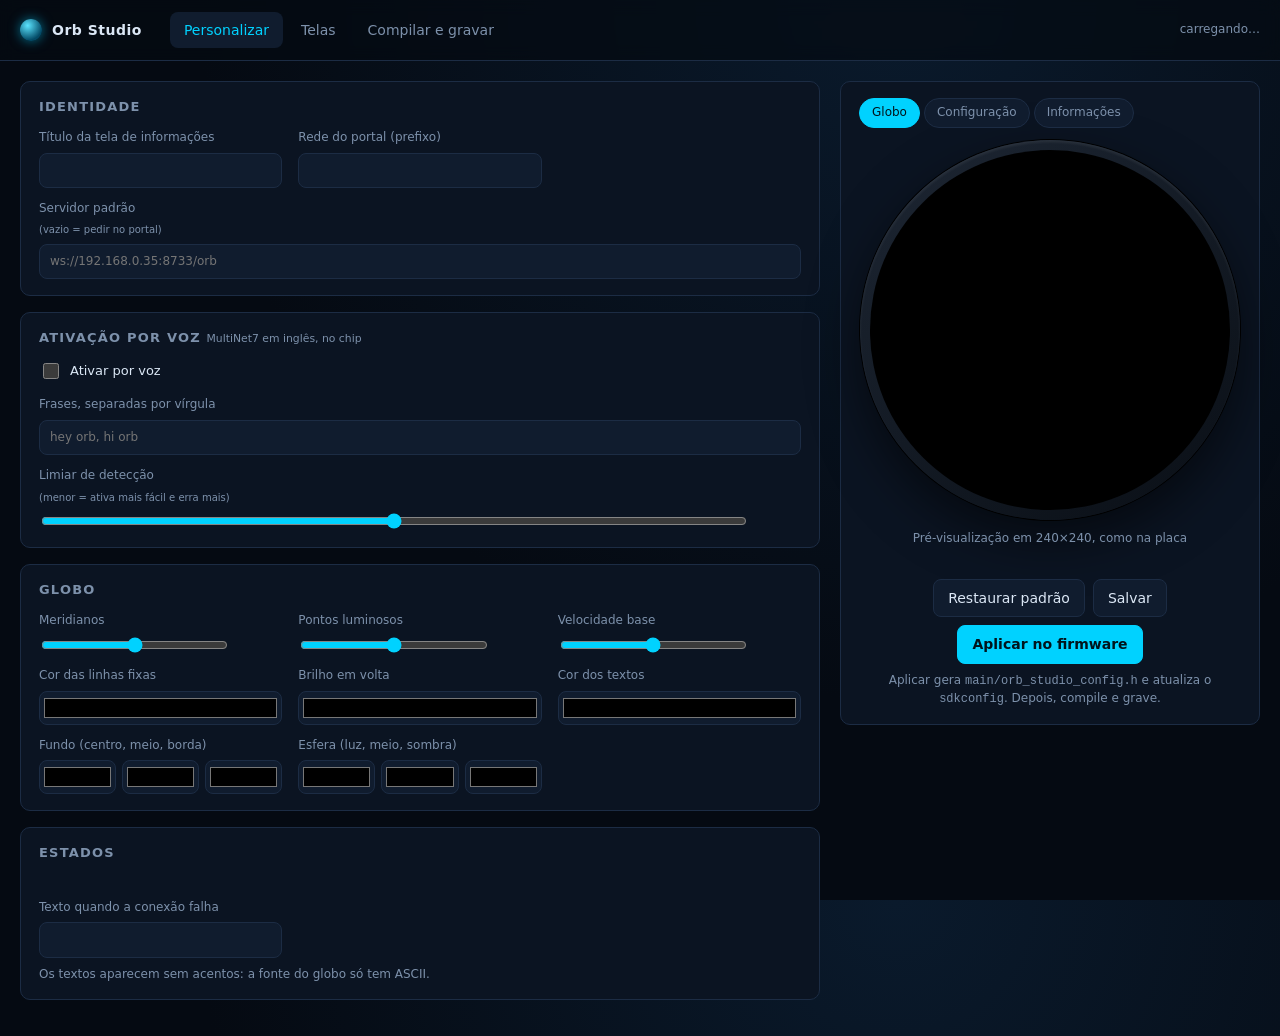
==== studio/web/index.html @ aa414b1c "Orb Studio: ambiente visual para personalizar, compilar e gravar o orb studio/server.py (Python padr" ====
<!doctype html>
<html lang="pt-BR">
<head>
<meta charset="utf-8">
<meta name="viewport" content="width=device-width, initial-scale=1">
<title>Orb Studio</title>
<link rel="stylesheet" href="styles.css">
</head>
<body>
<header>
  <div class="brand"><span class="brand-dot"></span>Orb Studio</div>
  <nav role="tablist">
    <button role="tab" data-tab="customize" aria-selected="true">Personalizar</button>
    <button role="tab" data-tab="layouts" aria-selected="false">Telas</button>
    <button role="tab" data-tab="build" aria-selected="false">Compilar e gravar</button>
  </nav>
  <div class="header-info" id="header-info">carregando…</div>
</header>

<main>
  <!-- ======================= PERSONALIZAR ======================= -->
  <section class="tab active grid-preview" id="tab-customize">
    <div>
      <div class="panel">
        <h2>Identidade</h2>
        <div class="fields">
          <label class="field">Título da tela de informações
            <input type="text" data-path="title" maxlength="24"></label>
          <label class="field">Rede do portal (prefixo)
            <input type="text" data-path="ap_prefix" maxlength="20"></label>
          <label class="field wide">Servidor padrão <small>(vazio = pedir no portal)</small>
            <input type="text" data-path="default_server" placeholder="ws://192.168.0.35:8733/orb"></label>
        </div>
      </div>

      <div class="panel">
        <h2>Ativação por voz <small>MultiNet7 em inglês, no chip</small></h2>
        <label class="toggle"><input type="checkbox" data-path="wake.enabled"> Ativar por voz</label>
        <div class="fields" style="margin-top:12px">
          <label class="field wide">Frases, separadas por vírgula
            <input type="text" id="wake-phrases" placeholder="hey orb, hi orb"></label>
          <label class="field wide">Limiar de detecção <small>(menor = ativa mais fácil e erra mais)</small>
            <span class="range-row"><input type="range" min="1" max="99" step="1" data-path="wake.threshold"><output></output></span></label>
        </div>
      </div>

      <div class="panel">
        <h2>Globo</h2>
        <div class="fields">
          <label class="field">Meridianos
            <span class="range-row"><input type="range" min="2" max="24" step="1" data-path="globe.meridians"><output></output></span></label>
          <label class="field">Pontos luminosos
            <span class="range-row"><input type="range" min="0" max="120" step="1" data-path="globe.dots"><output></output></span></label>
          <label class="field">Velocidade base
            <span class="range-row"><input type="range" min="0" max="0.05" step="0.001" data-path="globe.base_speed"><output></output></span></label>
          <label class="field">Cor das linhas fixas
            <input type="color" data-path="globe.line_color"></label>
          <label class="field">Brilho em volta
            <input type="color" data-path="globe.halo_color"></label>
          <label class="field">Cor dos textos
            <input type="color" data-path="globe.label_color"></label>
          <label class="field">Fundo (centro, meio, borda)
            <span class="colors3"><input type="color" data-path="globe.background.0"><input type="color" data-path="globe.background.1"><input type="color" data-path="globe.background.2"></span></label>
          <label class="field">Esfera (luz, meio, sombra)
            <span class="colors3"><input type="color" data-path="globe.sphere.0"><input type="color" data-path="globe.sphere.1"><input type="color" data-path="globe.sphere.2"></span></label>
        </div>
      </div>

      <div class="panel">
        <h2>Estados</h2>
        <div class="segmented" id="state-tabs"></div>
        <div class="fields" id="state-fields"></div>
        <div class="fields" style="margin-top:12px">
          <label class="field">Texto quando a conexão falha
            <input type="text" data-path="offline_text" maxlength="24"></label>
        </div>
        <p class="hint">Os textos aparecem sem acentos: a fonte do globo só tem ASCII.</p>
      </div>
    </div>

    <div class="device-wrap">
      <div class="panel">
        <div class="segmented" id="screen-tabs">
          <button data-screen="globe" aria-pressed="true">Globo</button>
          <button data-screen="config" aria-pressed="false">Configuração</button>
          <button data-screen="info" aria-pressed="false">Informações</button>
        </div>
        <div class="device"><div class="screen"><canvas id="preview" width="240" height="240"></canvas></div></div>
        <div class="device-caption" id="preview-caption">Pré-visualização em 240×240, como na placa</div>
        <div class="segmented" id="preview-states" style="justify-content:center;margin-top:12px"></div>
        <div class="actions" style="justify-content:center;margin-top:8px">
          <span class="dirty" id="dirty" hidden>alterações não aplicadas</span>
        </div>
        <div class="actions" style="justify-content:center;margin-top:8px">
          <button class="btn" id="btn-reset">Restaurar padrão</button>
          <button class="btn" id="btn-save">Salvar</button>
          <button class="btn primary" id="btn-apply">Aplicar no firmware</button>
        </div>
        <p class="hint" style="text-align:center">Aplicar gera <code>main/orb_studio_config.h</code> e atualiza o <code>sdkconfig</code>. Depois, compile e grave.</p>
      </div>
    </div>
  </section>

  <!-- ======================= TELAS ======================= -->
  <section class="tab layout-grid" id="tab-layouts">
    <div>
      <div class="panel">
        <h2>Telas salvas</h2>
        <ul class="saved-list" id="saved-layouts"></ul>
        <div class="actions" style="margin-top:10px"><button class="btn" id="btn-new-layout">Nova tela</button></div>
      </div>
      <div class="panel">
        <h2>Elementos <small>arraste para a tela</small></h2>
        <div class="palette" id="palette">
          <div class="chip" draggable="true" data-kind="title">Título</div>
          <div class="chip" draggable="true" data-kind="body">Texto</div>
          <div class="chip" draggable="true" data-kind="item">Caixa de seleção</div>
          <div class="chip" draggable="true" data-kind="button">Botão</div>
          <div class="chip" draggable="true" data-kind="progress">Progresso</div>
          <div class="chip" draggable="true" data-kind="timer">Timer</div>
        </div>
        <p class="hint">A placa empilha sempre na mesma ordem: título, texto, caixas, progresso, timer, botões. Caixas e botões podem ser reordenados arrastando.</p>
      </div>
    </div>

    <div>
      <div class="panel">
        <h2>Tela</h2>
        <div class="fields">
          <label class="field">Nome do arquivo
            <input type="text" id="layout-name" placeholder="confirmar-email"></label>
          <label class="field">id (volta nos eventos)
            <input type="text" id="layout-id" maxlength="40"></label>
          <label class="field">Fecha sozinha após (s)
            <input type="number" id="layout-timeout" min="0" max="600" placeholder="0 = não fecha"></label>
          <label class="toggle" style="align-self:end"><input type="checkbox" id="layout-close"> Fecha ao tocar num botão</label>
        </div>
      </div>
      <div class="panel">
        <h2>Elementos da tela</h2>
        <div class="element-list" id="element-list"></div>
      </div>
    </div>

    <div class="device-wrap">
      <div class="panel">
        <div class="device"><div class="screen"><div class="layout-screen" id="layout-preview"></div></div></div>
        <div class="device-caption" id="layout-caption"></div>
        <label class="field" style="margin-top:12px">JSON para <code>self.screen.render</code>
          <textarea id="layout-json" rows="12" spellcheck="false"></textarea></label>
        <div class="actions" style="margin-top:10px">
          <button class="btn" id="btn-copy-layout">Copiar JSON</button>
          <button class="btn" id="btn-download-layout">Baixar</button>
          <button class="btn primary" id="btn-save-layout">Salvar tela</button>
        </div>
      </div>
    </div>
  </section>

  <!-- ======================= COMPILAR E GRAVAR ======================= -->
  <section class="tab build-grid" id="tab-build">
    <div>
      <div class="panel">
        <h2>Placa</h2>
        <label class="field">Porta
          <select id="port"></select></label>
        <div class="actions" style="margin-top:8px"><button class="btn" id="btn-ports">Atualizar portas</button></div>
        <p class="hint" id="port-hint"></p>
      </div>
      <div class="panel">
        <h2>Firmware</h2>
        <label class="toggle"><input type="checkbox" id="apply-first" checked> Aplicar a personalização antes</label>
        <div class="actions" style="margin-top:12px">
          <button class="btn" data-job="build">Compilar</button>
          <button class="btn" data-job="flash">Gravar</button>
          <button class="btn primary" data-job="build_flash">Compilar e gravar</button>
        </div>
        <div class="actions" style="margin-top:8px">
          <button class="btn danger" id="btn-stop" disabled>Parar</button>
          <button class="btn" data-job="fullclean">Limpar build</button>
        </div>
        <p class="hint">O primeiro build baixa os componentes e leva alguns minutos; os seguintes, menos de um.</p>
      </div>
      <div class="panel">
        <h2>Monitor serial</h2>
        <div class="actions">
          <button class="btn" id="btn-monitor">Abrir monitor</button>
          <button class="btn" id="btn-monitor-reset">Reiniciar a placa e abrir</button>
        </div>
        <p class="hint">A gravação fecha o monitor sozinha, porque usa a mesma porta.</p>
      </div>
    </div>
    <div>
      <div class="console-head">
        <span class="status-chip" id="job-status">pronto</span>
        <div class="segmented" id="console-filter">
          <button data-filter="all" aria-pressed="true">Tudo</button>
          <button data-filter="job" aria-pressed="false">Build</button>
          <button data-filter="serial" aria-pressed="false">Serial</button>
        </div>
        <label class="toggle" style="margin-left:auto"><input type="checkbox" id="autoscroll" checked> Rolar sozinho</label>
        <button class="btn" id="btn-clear">Limpar</button>
      </div>
      <div class="console" id="console"></div>
    </div>
  </section>
</main>

<div class="toast" id="toast"></div>
<script src="globe.js"></script>
<script src="layouts.js"></script>
<script src="app.js"></script>
</body>
</html>
---- studio/web/styles.css ----
:root {
  --bg: #050a12;
  --panel: #0b1422;
  --panel-2: #101c2e;
  --line: #1c2c44;
  --text: #dbe7f5;
  --muted: #7d91ab;
  --accent: #00d2ff;
  --accent-ink: #00141c;
  --ok: #34d399;
  --warn: #fbbf24;
  --err: #f87171;
  --radius: 10px;
  --mono: ui-monospace, "Cascadia Code", "SFMono-Regular", Consolas, monospace;
  color-scheme: dark;
}

* { box-sizing: border-box; }
html, body { margin: 0; height: 100%; }
body {
  background: radial-gradient(ellipse at 70% 0%, #0a1a2c 0%, var(--bg) 55%);
  color: var(--text);
  font: 14px/1.45 "Inter", system-ui, -apple-system, "Segoe UI", sans-serif;
}

header {
  display: flex; align-items: center; gap: 16px;
  padding: 12px 20px; border-bottom: 1px solid var(--line);
  background: rgba(5, 10, 18, .7); backdrop-filter: blur(8px);
  position: sticky; top: 0; z-index: 5;
}
.brand { display: flex; align-items: center; gap: 10px; font-weight: 600; letter-spacing: .5px; }
.brand-dot {
  width: 22px; height: 22px; border-radius: 50%;
  background: radial-gradient(circle at 35% 30%, #5be4ff, #034a66 70%);
  box-shadow: 0 0 12px #00cfff88;
}
nav { display: flex; gap: 4px; margin-left: 12px; }
nav button {
  background: none; border: 0; color: var(--muted); padding: 8px 14px; border-radius: 8px;
  font: inherit; cursor: pointer;
}
nav button:hover { color: var(--text); background: var(--panel); }
nav button[aria-selected="true"] { color: var(--accent); background: var(--panel-2); }
.header-info { margin-left: auto; color: var(--muted); font-size: 12px; text-align: right; }
.header-info code { color: var(--text); }

main { padding: 20px; max-width: 1400px; margin: 0 auto; }
.tab { display: none; }
.tab.active { display: grid; }

.grid-preview { grid-template-columns: minmax(0, 1fr) 420px; gap: 20px; align-items: start; }
@media (max-width: 1000px) { .grid-preview { grid-template-columns: 1fr; } }

.panel {
  background: var(--panel); border: 1px solid var(--line); border-radius: var(--radius);
  padding: 16px 18px; margin-bottom: 16px;
}
.panel h2 { margin: 0 0 12px; font-size: 13px; text-transform: uppercase; letter-spacing: 1.2px; color: var(--muted); }
.panel h2 small { text-transform: none; letter-spacing: 0; font-weight: 400; }

.fields { display: grid; grid-template-columns: repeat(auto-fill, minmax(200px, 1fr)); gap: 12px 16px; }
label.field { display: flex; flex-direction: column; gap: 6px; font-size: 12px; color: var(--muted); }
label.field.wide { grid-column: 1 / -1; }
input[type="text"], input[type="number"], select, textarea {
  background: var(--panel-2); border: 1px solid var(--line); color: var(--text);
  border-radius: 8px; padding: 8px 10px; font: inherit; width: 100%;
}
input:focus, select:focus, textarea:focus { outline: 2px solid #00d2ff55; border-color: var(--accent); }
textarea { font-family: var(--mono); font-size: 12px; resize: vertical; }
input[type="range"] { width: 100%; accent-color: var(--accent); }
input[type="color"] {
  width: 100%; height: 34px; padding: 2px; background: var(--panel-2);
  border: 1px solid var(--line); border-radius: 8px; cursor: pointer;
}
.range-row { display: flex; align-items: center; gap: 8px; }
.range-row output { min-width: 44px; text-align: right; color: var(--text); font-family: var(--mono); font-size: 12px; }
.colors3 { display: grid; grid-template-columns: repeat(3, 1fr); gap: 6px; }

.toggle { display: inline-flex; align-items: center; gap: 8px; color: var(--text); cursor: pointer; font-size: 13px; }
.toggle input { accent-color: var(--accent); width: 16px; height: 16px; }

.chips { display: flex; flex-wrap: wrap; gap: 6px; }
.segmented { display: flex; flex-wrap: wrap; gap: 4px; margin-bottom: 12px; }
.segmented button {
  background: var(--panel-2); border: 1px solid var(--line); color: var(--muted);
  border-radius: 999px; padding: 5px 12px; font: inherit; font-size: 12px; cursor: pointer;
}
.segmented button[aria-pressed="true"] { color: var(--accent-ink); background: var(--accent); border-color: var(--accent); }

.btn {
  background: var(--panel-2); border: 1px solid var(--line); color: var(--text);
  border-radius: 8px; padding: 8px 14px; font: inherit; cursor: pointer; white-space: nowrap;
}
.btn:hover { border-color: #2d4566; }
.btn.primary { background: var(--accent); color: var(--accent-ink); border-color: var(--accent); font-weight: 600; }
.btn.primary:hover { filter: brightness(1.08); }
.btn.danger { color: var(--err); }
.btn:disabled { opacity: .45; cursor: not-allowed; }
.actions { display: flex; flex-wrap: wrap; gap: 8px; align-items: center; }
.hint { color: var(--muted); font-size: 12px; margin: 8px 0 0; }
.dirty { color: var(--warn); font-size: 12px; }

/* ---------- pre-visualizacao da tela redonda ---------- */
.device-wrap { position: sticky; top: 76px; }
.device {
  width: 380px; height: 380px; margin: 0 auto; border-radius: 50%;
  padding: 10px; background: linear-gradient(145deg, #1d2633, #0a0f16);
  box-shadow: 0 20px 50px #0008, inset 0 2px 3px #ffffff14, 0 0 0 1px #000;
}
.screen {
  width: 360px; height: 360px; border-radius: 50%; overflow: hidden; position: relative;
  background: #000;
}
.screen canvas { width: 360px; height: 360px; display: block; image-rendering: auto; }
.device-caption { text-align: center; color: var(--muted); font-size: 12px; margin-top: 10px; }

/* ---------- telas interativas ---------- */
.layout-grid { grid-template-columns: 260px minmax(0, 1fr) 420px; gap: 20px; align-items: start; }
@media (max-width: 1200px) { .layout-grid { grid-template-columns: 1fr; } }
.saved-list { list-style: none; margin: 0; padding: 0; display: flex; flex-direction: column; gap: 4px; }
.saved-list li {
  display: flex; align-items: center; justify-content: space-between; gap: 6px;
  padding: 7px 10px; border-radius: 8px; cursor: pointer; border: 1px solid transparent;
}
.saved-list li:hover { background: var(--panel-2); }
.saved-list li.current { border-color: var(--accent); }
.saved-list button { background: none; border: 0; color: var(--muted); cursor: pointer; font: inherit; }
.palette { display: grid; grid-template-columns: 1fr 1fr; gap: 6px; }
.palette .chip {
  background: var(--panel-2); border: 1px dashed #2d4566; border-radius: 8px; padding: 8px;
  font-size: 12px; text-align: center; cursor: grab; user-select: none;
}
.palette .chip:active { cursor: grabbing; }
.element-list { display: flex; flex-direction: column; gap: 8px; }
.element {
  background: var(--panel-2); border: 1px solid var(--line); border-radius: 8px; padding: 10px 12px;
}
.element-head { display: flex; align-items: center; gap: 8px; margin-bottom: 8px; font-size: 12px; color: var(--muted); }
.element-head .grip { cursor: grab; color: #4a6283; }
.element-head .remove { margin-left: auto; background: none; border: 0; color: var(--muted); cursor: pointer; }
.element.drag-over { border-color: var(--accent); }
.element .fields { grid-template-columns: repeat(auto-fill, minmax(140px, 1fr)); }

/* tela desenhada: imita o LVGL (coluna de 170 px, fundo #0B0B0B) */
.layout-screen {
  width: 360px; height: 360px; border-radius: 50%; overflow: hidden; background: #0b0b0b;
  display: flex; flex-direction: column; align-items: center; justify-content: center;
  gap: 12px; padding: 52px; text-align: center; font-size: 21px; line-height: 1.25;
  font-family: system-ui, sans-serif;
}
.layout-screen.drop-target { outline: 3px dashed var(--accent); outline-offset: -8px; }
.ls-title { color: #f1efe8; width: 255px; overflow-wrap: anywhere; }
.ls-body { color: #b4b2a9; width: 255px; overflow-wrap: anywhere; }
.ls-item { display: flex; align-items: center; gap: 9px; width: 255px; color: #f1efe8; text-align: left; }
.ls-item i { width: 24px; height: 24px; border: 2px solid #8a8880; border-radius: 6px; flex: none; }
.ls-item.checked i { background: #2196f3; border-color: #2196f3; }
.ls-bar { width: 225px; height: 12px; border-radius: 6px; background: #444441; overflow: hidden; }
.ls-bar span { display: block; height: 100%; background: #7f77dd; }
.ls-timer { color: #f1efe8; font-size: 64px; font-weight: 600; line-height: 1; }
.ls-buttons { display: flex; gap: 12px; justify-content: center; width: 255px; }
.ls-buttons span { border-radius: 24px; padding: 9px 18px; white-space: nowrap; }
.ls-empty { color: #4a6283; font-size: 16px; }

/* ---------- compilar e gravar ---------- */
.build-grid { grid-template-columns: 340px minmax(0, 1fr); gap: 20px; align-items: start; }
@media (max-width: 900px) { .build-grid { grid-template-columns: 1fr; } }
.status-chip {
  display: inline-flex; align-items: center; gap: 8px; padding: 6px 12px; border-radius: 999px;
  background: var(--panel-2); border: 1px solid var(--line); font-size: 12px;
}
.status-chip::before { content: ""; width: 8px; height: 8px; border-radius: 50%; background: var(--muted); }
.status-chip.running::before { background: var(--warn); animation: pulse 1s infinite; }
.status-chip.ok::before { background: var(--ok); }
.status-chip.fail::before { background: var(--err); }
@keyframes pulse { 50% { opacity: .3; } }
.console {
  background: #03070d; border: 1px solid var(--line); border-radius: var(--radius);
  height: calc(100vh - 220px); min-height: 360px; overflow: auto; padding: 10px 12px;
  font: 12px/1.5 var(--mono); white-space: pre-wrap; word-break: break-word;
}
.console .serial { color: #a7f3d0; }
.console .job { color: #cbd5e1; }
.console .e { color: var(--err); }
.console .w { color: var(--warn); }
.console .cmd { color: var(--accent); }
.console-head { display: flex; align-items: center; gap: 8px; margin-bottom: 8px; }
.console-head .segmented { margin: 0; }
.toast {
  position: fixed; right: 20px; bottom: 20px; background: var(--panel-2); border: 1px solid var(--line);
  border-radius: 10px; padding: 10px 14px; max-width: 420px; box-shadow: 0 10px 30px #0008;
  opacity: 0; transform: translateY(8px); transition: .2s; pointer-events: none; z-index: 10;
}
.toast.show { opacity: 1; transform: none; }
.toast.error { border-color: var(--err); color: #fecaca; }
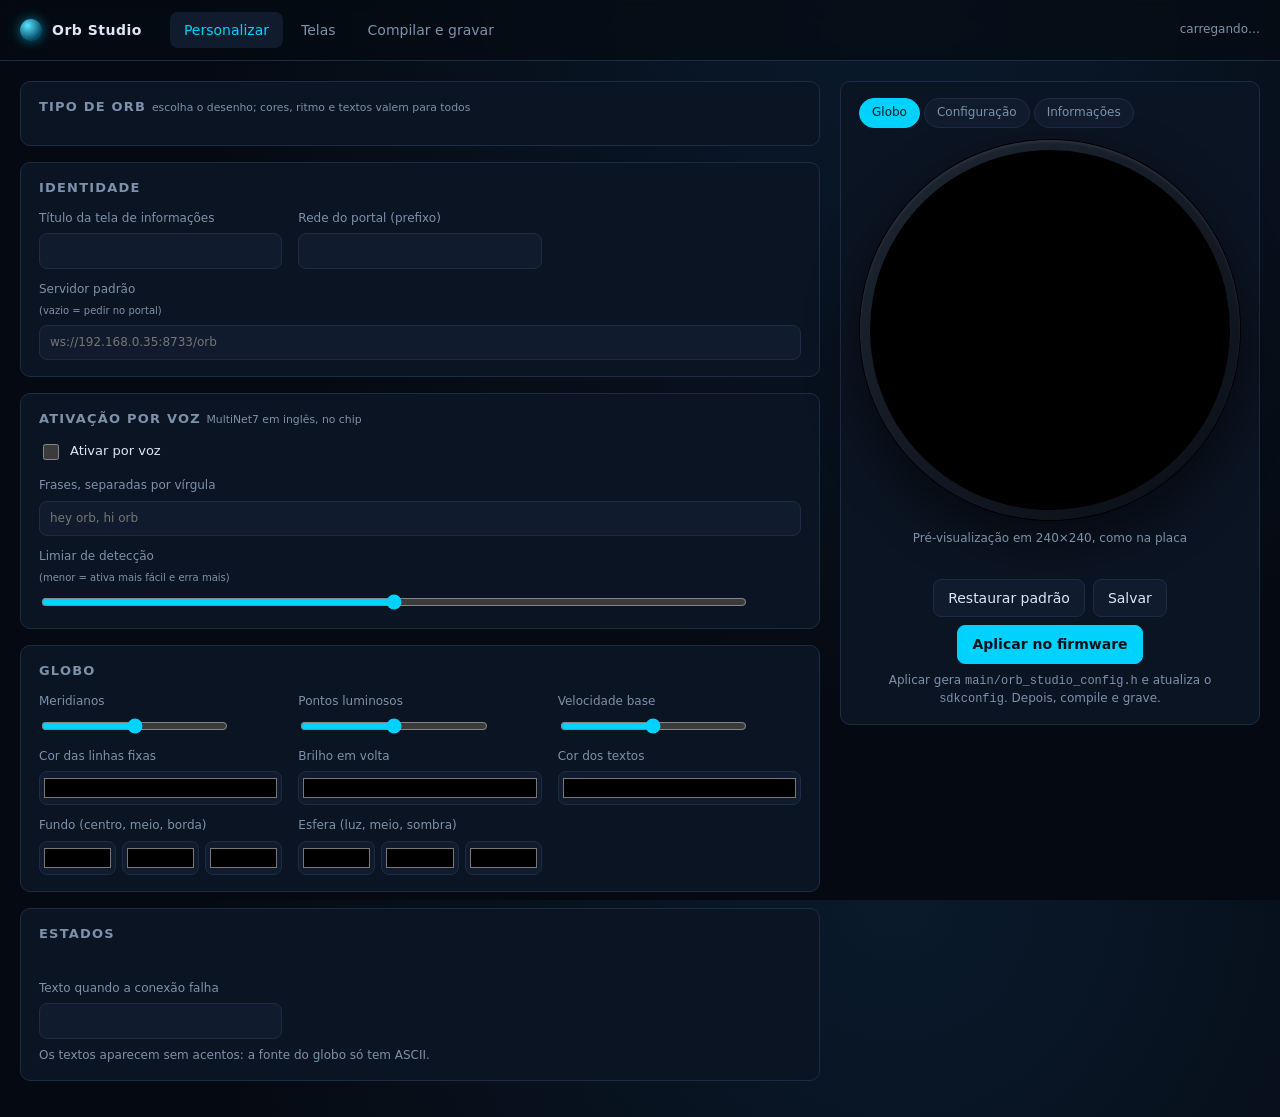
==== commit ad8cb8ec: "Tipos de orb: galeria no Studio e sete pintores, incluindo a ameba O desenho do orb vira um registro" ====
--- a/studio/web/index.html
+++ b/studio/web/index.html
@@ -22,6 +22,11 @@
   <section class="tab active grid-preview" id="tab-customize">
     <div>
       <div class="panel">
+        <h2>Tipo de orb <small>escolha o desenho; cores, ritmo e textos valem para todos</small></h2>
+        <div class="style-gallery" id="style-gallery"></div>
+      </div>
+
+      <div class="panel">
         <h2>Identidade</h2>
         <div class="fields">
           <label class="field">Título da tela de informações
--- a/studio/web/styles.css
+++ b/studio/web/styles.css
@@ -101,6 +101,18 @@
 .hint { color: var(--muted); font-size: 12px; margin: 8px 0 0; }
 .dirty { color: var(--warn); font-size: 12px; }
 
+/* ---------- galeria de tipos de orb ---------- */
+.style-gallery { display: grid; grid-template-columns: repeat(auto-fill, minmax(150px, 1fr)); gap: 10px; }
+.style-card {
+  background: var(--panel-2); border: 1px solid var(--line); border-radius: 12px; padding: 12px 10px 10px;
+  cursor: pointer; text-align: center; font: inherit; color: var(--text); transition: border-color .15s, transform .15s;
+}
+.style-card:hover { border-color: #2d4566; transform: translateY(-1px); }
+.style-card[aria-pressed="true"] { border-color: var(--accent); box-shadow: 0 0 0 1px var(--accent), 0 0 18px #00d2ff33; }
+.style-card canvas { width: 108px; height: 108px; border-radius: 50%; display: block; margin: 0 auto 8px; background: #000; }
+.style-card b { display: block; font-size: 13px; }
+.style-card span { display: block; color: var(--muted); font-size: 11px; margin-top: 2px; line-height: 1.3; }
+
 /* ---------- pre-visualizacao da tela redonda ---------- */
 .device-wrap { position: sticky; top: 76px; }
 .device {
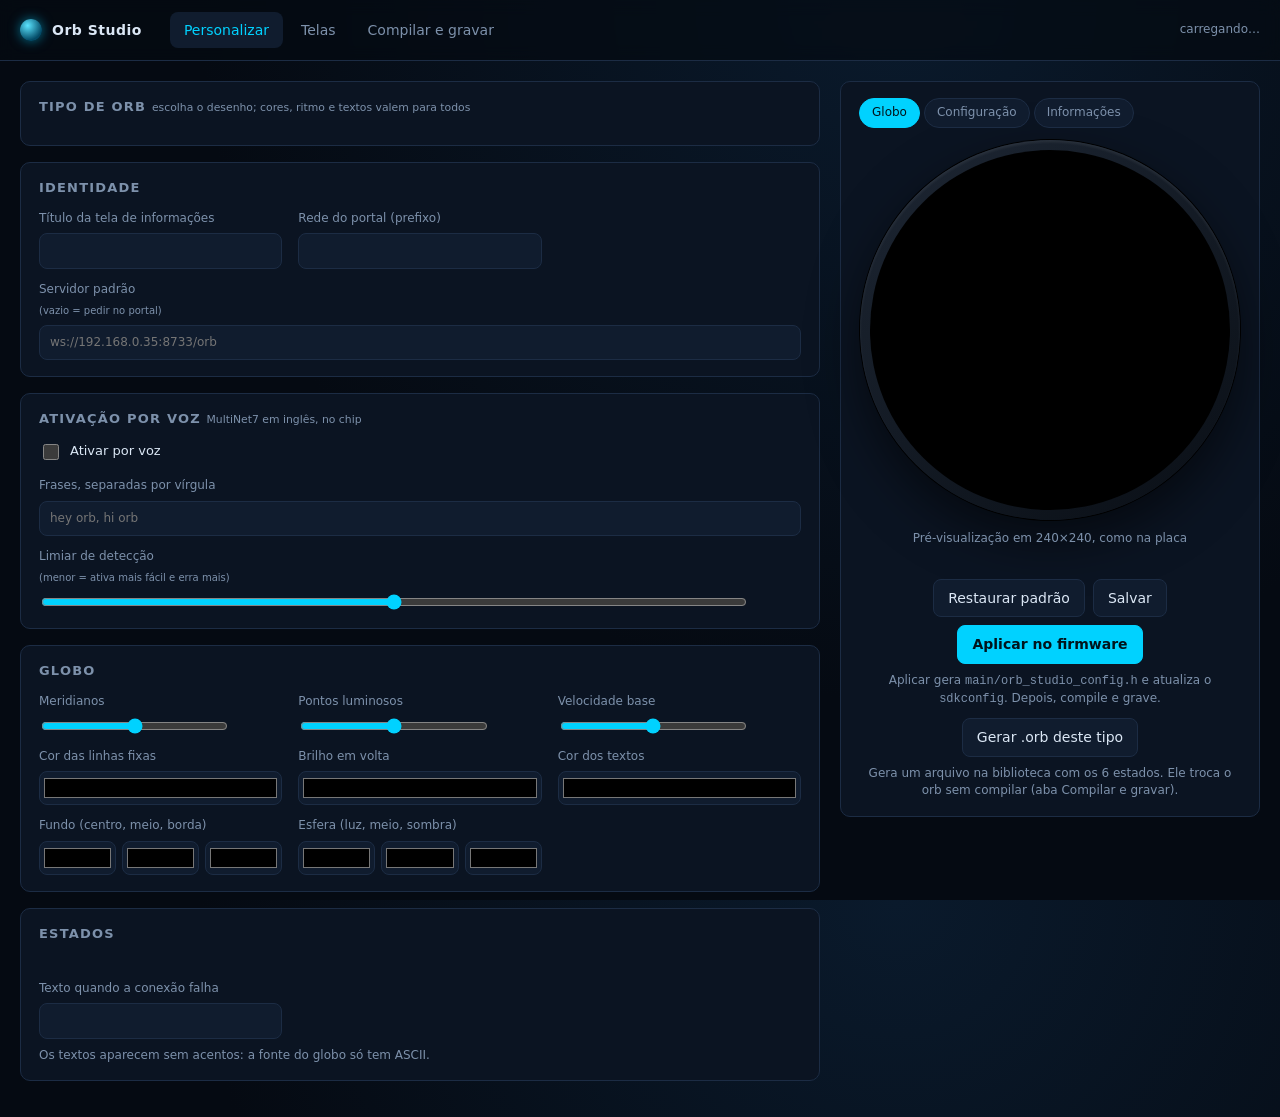
==== commit 0b2ee0f3: "Orbs em arquivo (.orb): trocar de orb sem compilar Fase 1 do criador/biblioteca de orbs: - formato ." ====
--- a/studio/web/index.html
+++ b/studio/web/index.html
@@ -102,6 +102,10 @@
           <button class="btn primary" id="btn-apply">Aplicar no firmware</button>
         </div>
         <p class="hint" style="text-align:center">Aplicar gera <code>main/orb_studio_config.h</code> e atualiza o <code>sdkconfig</code>. Depois, compile e grave.</p>
+        <div class="actions" style="justify-content:center;margin-top:10px">
+          <button class="btn" id="btn-export-orb">Gerar .orb deste tipo</button>
+        </div>
+        <p class="hint" style="text-align:center">Gera um arquivo na biblioteca com os 6 estados. Ele troca o orb sem compilar (aba Compilar e gravar).</p>
       </div>
     </div>
   </section>
@@ -187,6 +191,16 @@
         <p class="hint">O primeiro build baixa os componentes e leva alguns minutos; os seguintes, menos de um.</p>
       </div>
       <div class="panel">
+        <h2>Orb de arquivo <small>sem compilar</small></h2>
+        <label class="field">Biblioteca (<code>studio/library</code>)
+          <select id="orb-file"></select></label>
+        <div class="actions" style="margin-top:8px">
+          <button class="btn primary" id="btn-orb-flash">Gravar orb pela USB</button>
+          <button class="btn" id="btn-orbs">Atualizar</button>
+        </div>
+        <p class="hint">Grava só o arquivo na partição <code>orbs</code>, em segundos. Com um arquivo gravado, a placa toca ele no lugar do orb compilado.</p>
+      </div>
+      <div class="panel">
         <h2>Monitor serial</h2>
         <div class="actions">
           <button class="btn" id="btn-monitor">Abrir monitor</button>
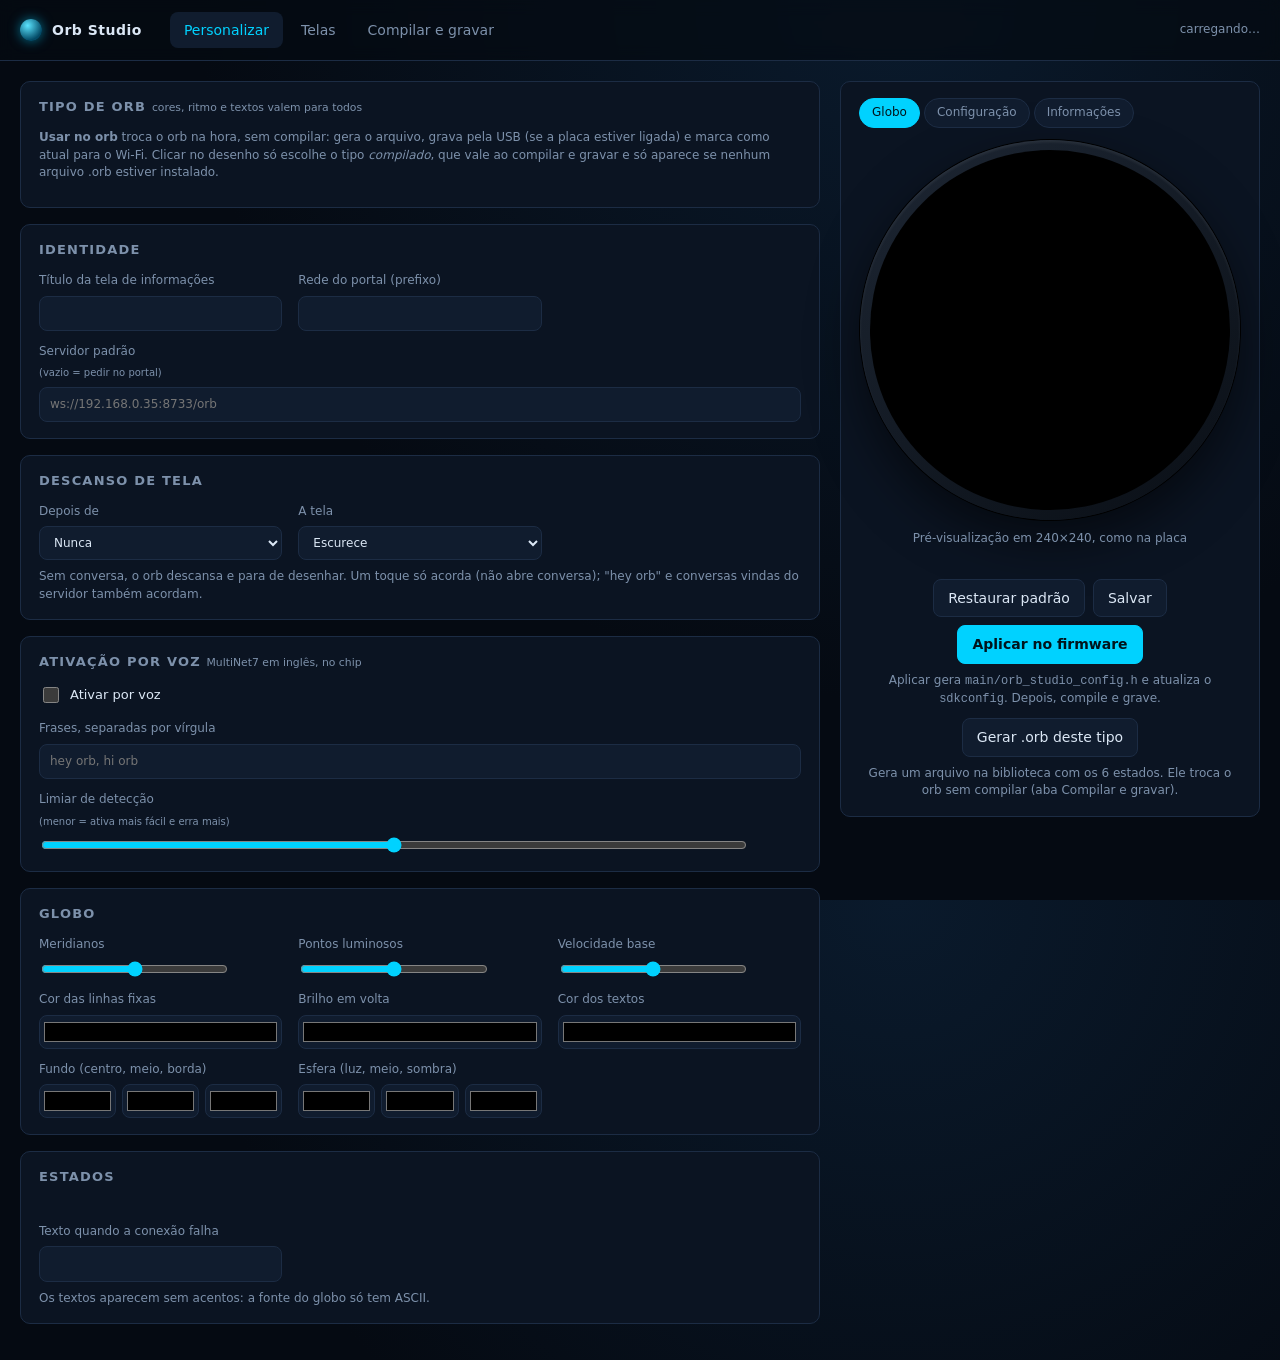
==== commit 1155ce78: "Troca de orb pelo Wi-Fi, sem reiniciar, e descanso de tela Fase 2 da biblioteca de orbs: - orb_sync:" ====
--- a/studio/web/index.html
+++ b/studio/web/index.html
@@ -22,7 +22,11 @@
   <section class="tab active grid-preview" id="tab-customize">
     <div>
       <div class="panel">
-        <h2>Tipo de orb <small>escolha o desenho; cores, ritmo e textos valem para todos</small></h2>
+        <h2>Tipo de orb <small>cores, ritmo e textos valem para todos</small></h2>
+        <p class="hint" style="margin:0 0 10px">
+          <b>Usar no orb</b> troca o orb na hora, sem compilar: gera o arquivo, grava pela USB (se a placa estiver ligada) e
+          marca como atual para o Wi-Fi. Clicar no desenho só escolhe o tipo <i>compilado</i>, que vale ao compilar e gravar
+          e só aparece se nenhum arquivo .orb estiver instalado.</p>
         <div class="style-gallery" id="style-gallery"></div>
       </div>
 
@@ -36,6 +40,21 @@
           <label class="field wide">Servidor padrão <small>(vazio = pedir no portal)</small>
             <input type="text" data-path="default_server" placeholder="ws://192.168.0.35:8733/orb"></label>
         </div>
+      </div>
+
+      <div class="panel">
+        <h2>Descanso de tela</h2>
+        <div class="fields">
+          <label class="field">Depois de
+            <select data-path="rest.minutes" data-number>
+              <option value="0">Nunca</option><option value="1">1 minuto</option><option value="2">2 minutos</option>
+              <option value="5">5 minutos</option><option value="10">10 minutos</option>
+              <option value="15">15 minutos</option><option value="30">30 minutos</option>
+            </select></label>
+          <label class="field">A tela
+            <select data-path="rest.mode"><option value="dim">Escurece</option><option value="off">Apaga</option></select></label>
+        </div>
+        <p class="hint">Sem conversa, o orb descansa e para de desenhar. Um toque só acorda (não abre conversa); "hey orb" e conversas vindas do servidor também acordam.</p>
       </div>
 
       <div class="panel">
--- a/studio/web/styles.css
+++ b/studio/web/styles.css
@@ -112,6 +112,12 @@
 .style-card canvas { width: 108px; height: 108px; border-radius: 50%; display: block; margin: 0 auto 8px; background: #000; }
 .style-card b { display: block; font-size: 13px; }
 .style-card span { display: block; color: var(--muted); font-size: 11px; margin-top: 2px; line-height: 1.3; }
+.style-card .use {
+  margin-top: 8px; width: 100%; background: var(--accent); color: var(--accent-ink); border: 0; border-radius: 8px;
+  padding: 6px 8px; font: inherit; font-size: 12px; font-weight: 600; cursor: pointer;
+}
+.style-card .use:disabled { opacity: .5; cursor: wait; }
+.style-card .badge { display: inline-block; margin-top: 6px; font-size: 11px; color: var(--ok); }
 
 /* ---------- pre-visualizacao da tela redonda ---------- */
 .device-wrap { position: sticky; top: 76px; }
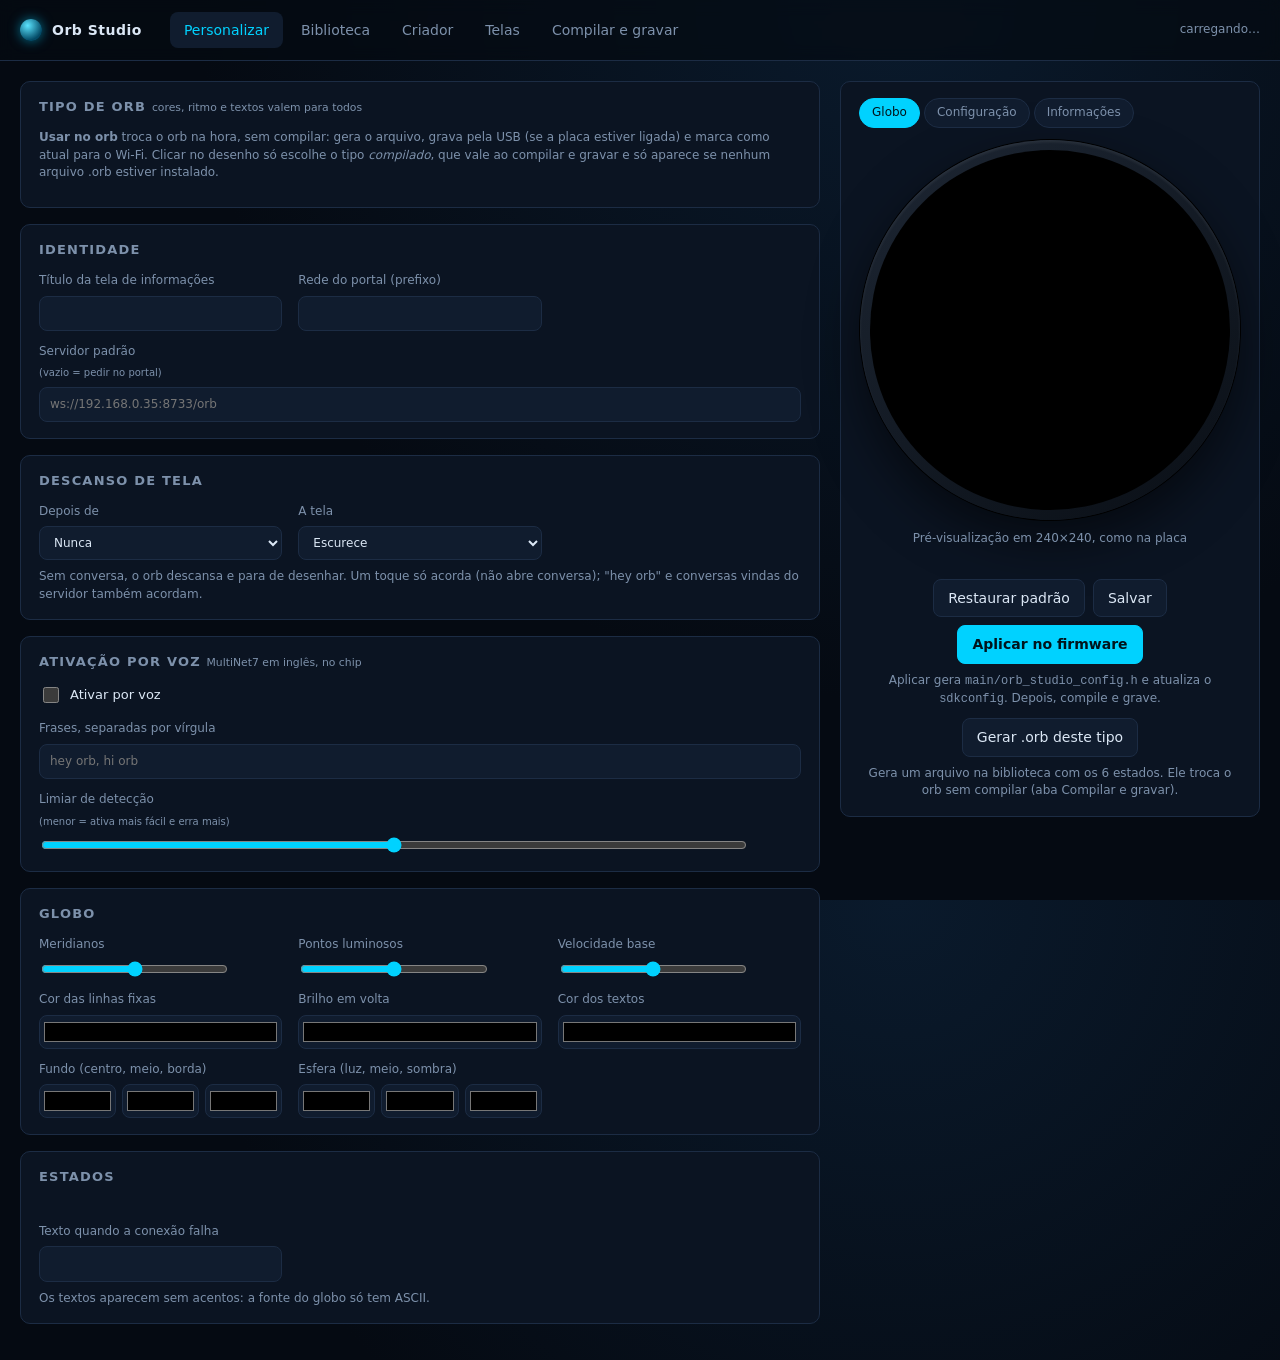
==== commit 9ba49fb4: "Criador e Biblioteca de orbs no Studio Fase 3: - Criador: orbs em JavaScript (draw(ctx, t, state)) o" ====
--- a/studio/web/index.html
+++ b/studio/web/index.html
@@ -11,6 +11,8 @@
   <div class="brand"><span class="brand-dot"></span>Orb Studio</div>
   <nav role="tablist">
     <button role="tab" data-tab="customize" aria-selected="true">Personalizar</button>
+    <button role="tab" data-tab="library" aria-selected="false">Biblioteca</button>
+    <button role="tab" data-tab="creator" aria-selected="false">Criador</button>
     <button role="tab" data-tab="layouts" aria-selected="false">Telas</button>
     <button role="tab" data-tab="build" aria-selected="false">Compilar e gravar</button>
   </nav>
@@ -129,6 +131,68 @@
     </div>
   </section>
 
+  <!-- ======================= BIBLIOTECA ======================= -->
+  <section class="tab" id="tab-library">
+    <div class="panel">
+      <div class="lib-head">
+        <h2 style="margin:0">Biblioteca de orbs <small id="lib-count"></small></h2>
+        <input type="text" id="lib-search" placeholder="Buscar orb…">
+        <button class="btn primary" id="lib-new">Criar orb</button>
+      </div>
+      <p class="hint">Os seus orbs (Criador) e os tipos nativos. <b>Usar no orb</b> troca na hora, sem compilar: grava pela USB se a placa estiver ligada; sem USB, ela troca sozinha pelo Wi-Fi em até 1 minuto.</p>
+      <div class="lib-grid" id="lib-grid"></div>
+    </div>
+  </section>
+
+  <!-- ======================= CRIADOR ======================= -->
+  <section class="tab grid-preview" id="tab-creator">
+    <div>
+      <div class="panel">
+        <div class="actions">
+          <select id="cr-sources" style="max-width:280px"></select>
+          <button class="btn" id="cr-new-js">Novo em JS</button>
+          <button class="btn" id="cr-new-css">Novo em HTML/CSS</button>
+        </div>
+        <div class="fields" style="margin-top:12px">
+          <label class="field">id (arquivo) <input type="text" id="cr-id" maxlength="40" placeholder="alien"></label>
+          <label class="field">Nome <input type="text" id="cr-name" maxlength="40"></label>
+          <label class="field wide">Descrição <input type="text" id="cr-desc" maxlength="120"></label>
+          <label class="field">Quadros por segundo <input type="number" id="cr-fps" min="5" max="30"></label>
+          <label class="field">Duração do laço (s) <input type="number" id="cr-seconds" min="0.5" max="6" step="0.5"></label>
+          <label class="field">Fundo (centro, meio, borda)
+            <span class="colors3"><input type="color" id="cr-bg0"><input type="color" id="cr-bg1"><input type="color" id="cr-bg2"></span></label>
+          <label class="field">Modo <span id="cr-mode" style="color:var(--text);padding-top:8px"></span></label>
+        </div>
+      </div>
+      <div class="panel" id="cr-js-box">
+        <h2>Código JavaScript</h2>
+        <textarea id="cr-js" class="code" rows="26" spellcheck="false"></textarea>
+      </div>
+      <div class="panel" id="cr-css-box">
+        <h2>HTML</h2>
+        <textarea id="cr-html" class="code" rows="8" spellcheck="false"></textarea>
+        <h2 style="margin-top:14px">CSS</h2>
+        <textarea id="cr-css" class="code" rows="22" spellcheck="false"></textarea>
+      </div>
+    </div>
+    <div class="device-wrap">
+      <div class="panel">
+        <div class="device"><div class="screen"><canvas id="cr-preview" width="240" height="240"></canvas></div></div>
+        <div class="segmented" id="cr-states" style="justify-content:center;margin-top:12px"></div>
+        <p class="cr-error" id="cr-error" hidden></p>
+        <div class="actions" style="justify-content:center;margin-top:8px">
+          <button class="btn" id="cr-save">Salvar</button>
+          <button class="btn" id="cr-generate">Gerar .orb</button>
+          <button class="btn primary" id="cr-use">Usar no orb</button>
+        </div>
+        <div class="actions" style="justify-content:center;margin-top:8px">
+          <button class="btn danger" id="cr-delete">Apagar fonte</button>
+        </div>
+        <p class="hint" style="text-align:center">O quadro do orb tem 192×192; o texto do estado e a bateria a placa desenha por cima, como na prévia.</p>
+      </div>
+    </div>
+  </section>
+
   <!-- ======================= TELAS ======================= -->
   <section class="tab layout-grid" id="tab-layouts">
     <div>
@@ -247,6 +311,7 @@
 <div class="toast" id="toast"></div>
 <script src="globe.js"></script>
 <script src="layouts.js"></script>
+<script src="creator.js"></script>
 <script src="app.js"></script>
 </body>
 </html>
--- a/studio/web/styles.css
+++ b/studio/web/styles.css
@@ -42,7 +42,8 @@
 }
 nav button:hover { color: var(--text); background: var(--panel); }
 nav button[aria-selected="true"] { color: var(--accent); background: var(--panel-2); }
-.header-info { margin-left: auto; color: var(--muted); font-size: 12px; text-align: right; }
+.header-info { margin-left: auto; color: var(--muted); font-size: 12px; text-align: right; min-width: 0; overflow-wrap: anywhere; }
+header, nav { flex-wrap: wrap; }
 .header-info code { color: var(--text); }
 
 main { padding: 20px; max-width: 1400px; margin: 0 auto; }
@@ -132,6 +133,25 @@
 }
 .screen canvas { width: 360px; height: 360px; display: block; image-rendering: auto; }
 .device-caption { text-align: center; color: var(--muted); font-size: 12px; margin-top: 10px; }
+
+/* ---------- biblioteca e criador ---------- */
+.lib-head { display: flex; align-items: center; gap: 12px; flex-wrap: wrap; }
+.lib-head input { max-width: 260px; margin-left: auto; }
+.lib-grid { display: grid; grid-template-columns: repeat(auto-fill, minmax(170px, 1fr)); gap: 12px; margin-top: 12px; }
+.lib-card {
+  background: var(--panel-2); border: 1px solid var(--line); border-radius: 12px; padding: 12px; text-align: center;
+  display: flex; flex-direction: column; gap: 4px;
+}
+.lib-card canvas { width: 120px; height: 120px; border-radius: 50%; margin: 0 auto 6px; background: #000; display: block; }
+.lib-card b { font-size: 13px; }
+.lib-card span { color: var(--muted); font-size: 11px; line-height: 1.3; flex: 1; }
+.lib-card small { color: var(--muted); font-size: 10px; text-transform: uppercase; letter-spacing: 1px; }
+.lib-card small em { color: var(--ok); font-style: normal; }
+.lib-card .actions { justify-content: center; margin-top: 6px; }
+.lib-card .btn { padding: 6px 10px; font-size: 12px; }
+textarea.code { font: 12px/1.5 var(--mono); tab-size: 2; white-space: pre; }
+.cr-error { color: #fecaca; background: #3b0d0d; border: 1px solid var(--err); border-radius: 8px; padding: 8px 10px;
+  font: 12px/1.4 var(--mono); white-space: pre-wrap; margin: 10px 0 0; }
 
 /* ---------- telas interativas ---------- */
 .layout-grid { grid-template-columns: 260px minmax(0, 1fr) 420px; gap: 20px; align-items: start; }
